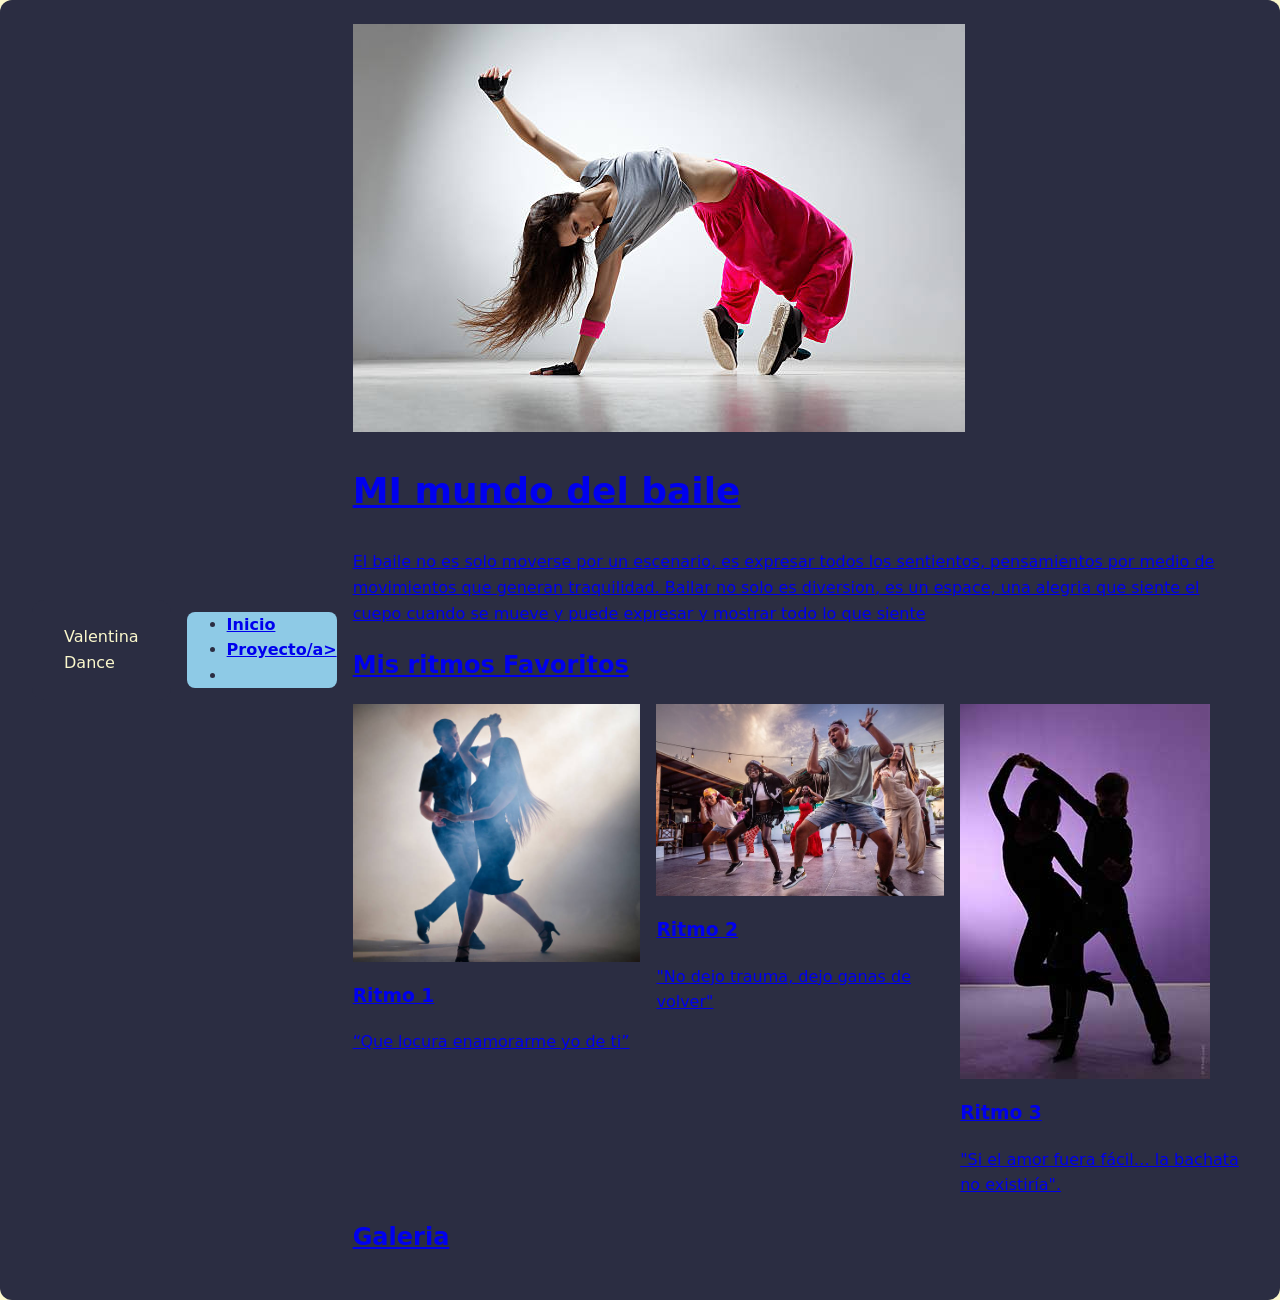
==== baile.html @ 477e89f8 "feat: :lipstick: Se agrego otra imagen para la pagina de baile" ====
<!DOCTYPE html>
<html lang="en">
<head>
    <meta charset="UTF-8">
    <!-- R1:viewport -->
    <meta name="viewport" content="width=device-width, initial-scale=1.0">
    <title>Baile | Valentina</title>
    <link rel="stylesheet" href="styles.css">
</head>
<body class="baile">
    <div class="cabecera" id="inicio">

    <header class="cabecera" id="inicio">
        <p class="sitio"> Valentina Dance</p>
    </header>

    <!--R8: El menu es igual al de las otras paginas. Solo cambia aria-current-->
    <nav class="menu" aria-label="Menu principal">
        <ul>
            <li><a href="index.html">Inicio</a></li>
            <li><a href="proyecto.html">Proyecto/a></li>
            <li><a href="baile.html" aria-current="page"Baile</a></li>
        </ul>
    </nav>

    <section class="principal">
        <div class="breakdance">
            <img src="img/baile-breakdance.jpg.jpg" alt=" Persona bailando en el piso">
            <div class="breakdance-texto">
                <h1>MI mundo del baile</h1>
                <p>El baile no es solo moverse por un escenario, es expresar todos los sentientos, pensamientos por medio de movimientos que generan traquilidad. Bailar no solo es diversion, es un espace, una alegria que siente el cuepo cuando se mueve y puede expresar y mostrar todo lo que siente</p>
            </div>
        </div>
    </section>

    <section class="ritmos">
        <h2>Mis ritmos Favoritos</h2>
        <!--R5: Tarjetas con repeat(auto-fit, minmax(...))en tarjetas-->
        <ul class="tarjetas">

           <li class="ritmo">
            <img src="img/ritmo-1.jpg" alt="Pareja bailando el ritmo 1" loading="lazy">
            <h3>Ritmo 1</h3>
            <p>“Que locura enamorarme yo de ti” </p>
           </li>

            <li class="ritmo">
                <img src="img/ritmo-2.jpg" alt="Personas bailando champeta"loading="lazy">
            <h3>Ritmo 2</h3>
            <p>"No dejo trauma, dejo ganas de volver"</p>
            </li>

            <li class="ritmo">
                <img src="img/ritmo-3.jpg" alt="Pareja bailando Bachata" loading="lazy">
                <h3>Ritmo 3</h3>
                <p>"Si el amor fuera fácil… la bachata no existiría".</p>
            </li>
        </ul>
    </section>

    <section class="galeria">
        <h2>Galeria</h2>
        <div class="Mosaico">
            <img src="" alt="">



</body>
    
</body>
</html>
---- styles.css ----
/*Paleta de Colores de la hoja de Vida*/
:root{
  --crema: #FBF8CC;
  --azul-oscuro: #2B2D42;
  --turquesa: #219EBC;
  --amarillo: #FFB703;
  --celeste: #8ECAE6;
}

/* R2: Mobile First: Todo lo de aqui abajo es el diseño base del celular*/

*,
*::before
*::after{
    box-sizing: border-box;
}

body{
    margin: 0;
    font-family: system-ui, -apple-system,'Segoe UI', Roboto, sans-serif;
    line-height: 1.6;
    background: var(--crema);
    color: var(--azul-oscuro);
}

/*R7: Las imagenes nunca se desbordan*/
img{
    max-width: 100%;
    height: auto;
    display: block;
}

/*R6:Ancho maximo, centrado y unidades relativas*/
/*R4:Grid por areas (celular: una sola columna)*/

.pagina{
    max-width: 92rem;
    margin: 0 auto;
    padding: 1rem;
    display: grid;
    gap: 1rem;
    grid-template-columns: 1fr;
    grid-template-areas:
    "cabecera"
    "menu"
    "pricipal"
    "habilidades"
    "pie";
}

.cabecera{
    grid-area: cabecera;
    display: flex;
    flex-direction: column;
    align-items: center;
    gap: 1rem;
    padding: 1.5rem 1rem;
    text-align: center;
    background: var(--azul-oscuro);
    color: var(--crema);
    border-radius: 0.75rem;
}

.cabecera h1{
    margin: o;
    font-size: 1.75rem;
}

.cabecera p{
    margin: 0;
}

.Foto{
    width: 7.5rem;
    border-radius: 50%;
    border: 0.25rem solid var(--amarillo);
}

/*R8: Menu de navegacion*/
.menu ul{
    display: block;
    padding: o.5rem 1rem;
    background: var(--celeste);
    color: var(--azul-oscuro);
    font-weight: 600;
    text-decoration: none;
    border-radius: 0.5rem;
}

.menu a:hover,
.menu a[aria-current="page"]{
    background: var(--amarillo);
}

a:focus-visible {
    outline: 0.1875rem solid var(--azul-oscuro);
    outline-offset: 0.125rem;
}

.principal {
    grid-area: principal;
    display: grid;
    gap: 1rem;
}

.bloque {
    padding: 1rem 1.25rem;
    background: var(--celeste);
    border-radius: 0.75rem;
}

.bloque h2,
.habilidades h2{
    margin-top: 0;
}

.habilidades{
    grid-area: habilidades;
}

/* R5:Tarjetas que se acomodan solas segun el espacio disponible*/
.tarjetas{
    display: grid;
    grid-template-columns: repeat(auto-fit, minmax(12rem, 1fr));
    gap: 1rem;
    margin: 0;
    padding: 0;
    list-style: none;
}

.tarjeta {
    padding: 1.25rem 1rem;
    text-align: center;
    font-weight: 600;
    background: var(--amarillo);
    border-radius: 0.75rem;
}

.pie {
    grid-area: pie;
    padding: 1rem;
    text-align: center;
    background: var(--azul-oscuro);
    color: var(--crema);
    border-radius: 0.75rem;
}

.pie p{
    margin: 0;
}

/*R3: breakpoints, de menor a mayor, al final del archivo*/

@media (min-width: 600px) {
    .pagina {
        padding: 1.5rem;
        gap:1.5rem;
    }

/* La cabecera pasa de columna a fila: foto a la izquierda*/
.cabecera {
    flex-direction: row;
    padding: 1.5rem 2rem;
    text-align: left;
}
.cabecera h1 {
    font-size: 2.25rem;
  }
}

@media (min-with: 1024px) {
    /* R4: Las areas cambina de lugar, el menu pasa a la izquierda*/
    .pagina {
        grid-template-columns: 14rem 1fr;
        grid-template-areas:
        "cabecera cabecera"
        "menu principal"
        "menu habilidades"
        "pie pie";
    }

    .cabecera {
        min-height: 11.6rem;
    }

    menu ul {
        flex-direction: column;
    }
}
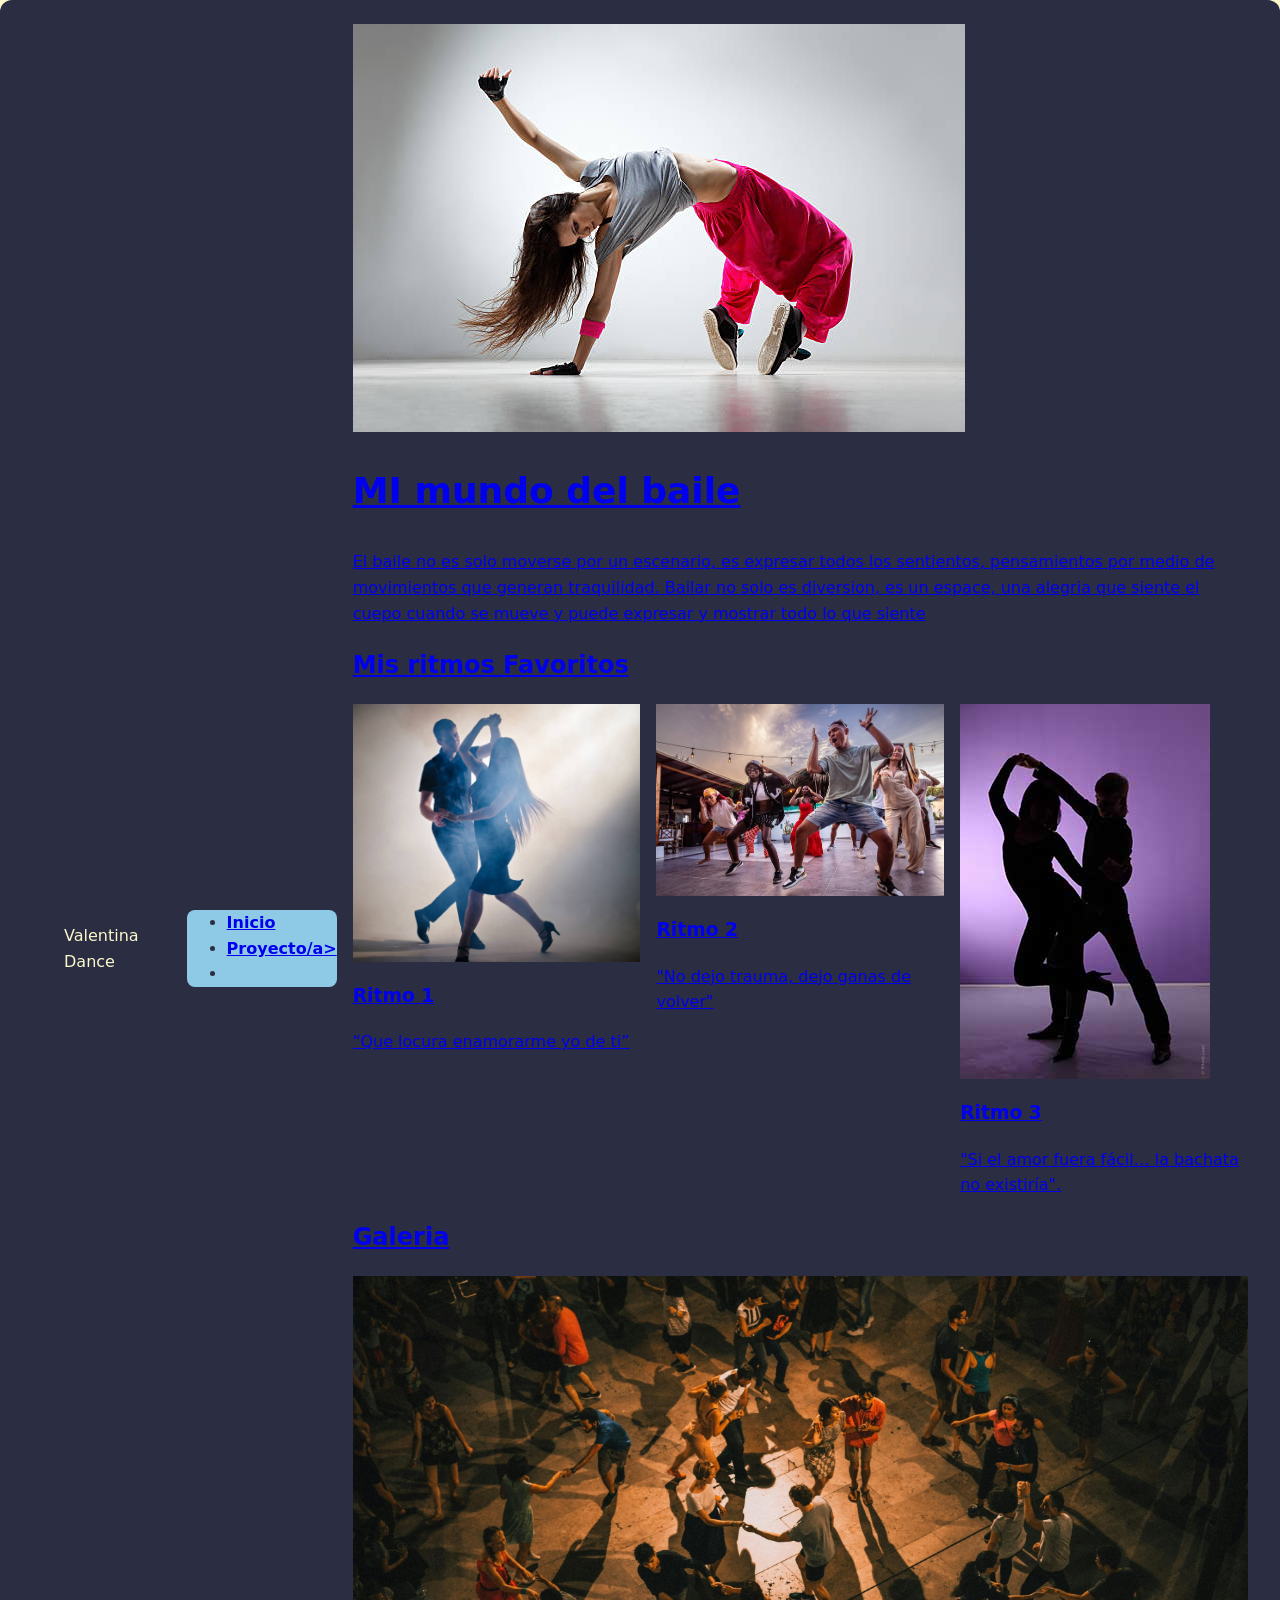
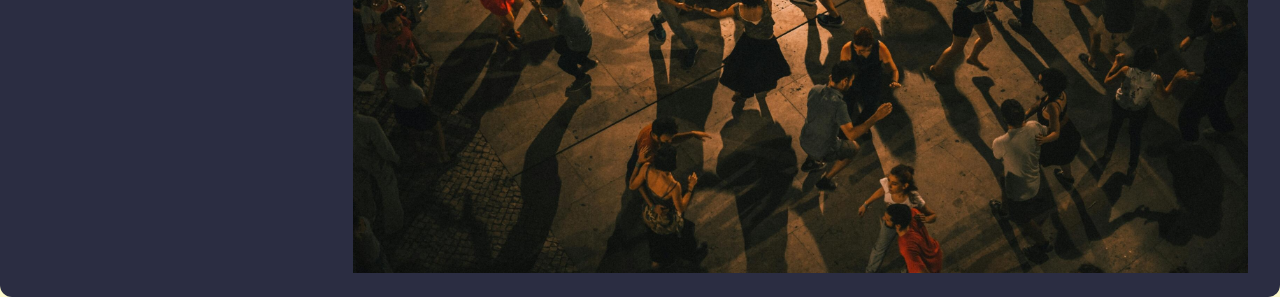
==== commit ee66a8ac: "feat: :lipstick: Imagenes" ====
--- a/baile.html
+++ b/baile.html
@@ -61,7 +61,7 @@
     <section class="galeria">
         <h2>Galeria</h2>
         <div class="Mosaico">
-            <img src="" alt="">
+            <img src="img/galeria-1.jpg" alt="">
 
 
 
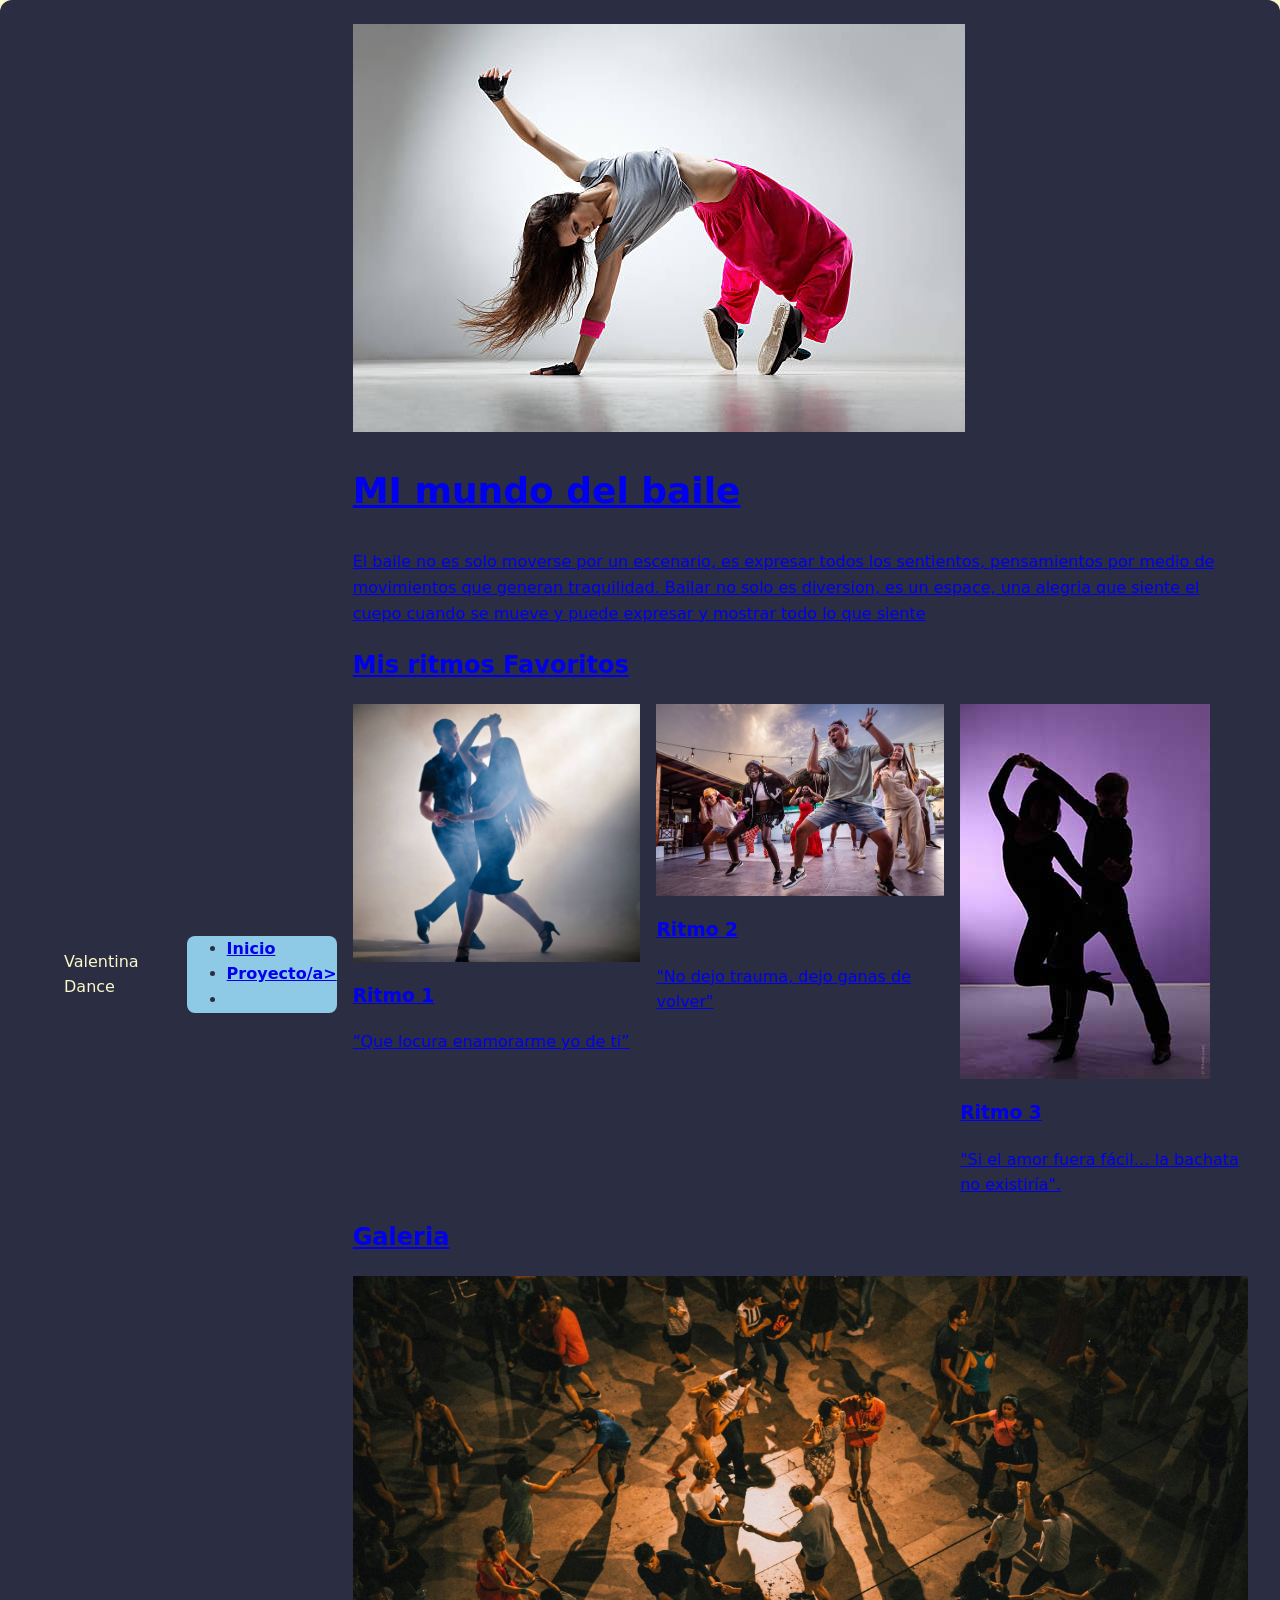
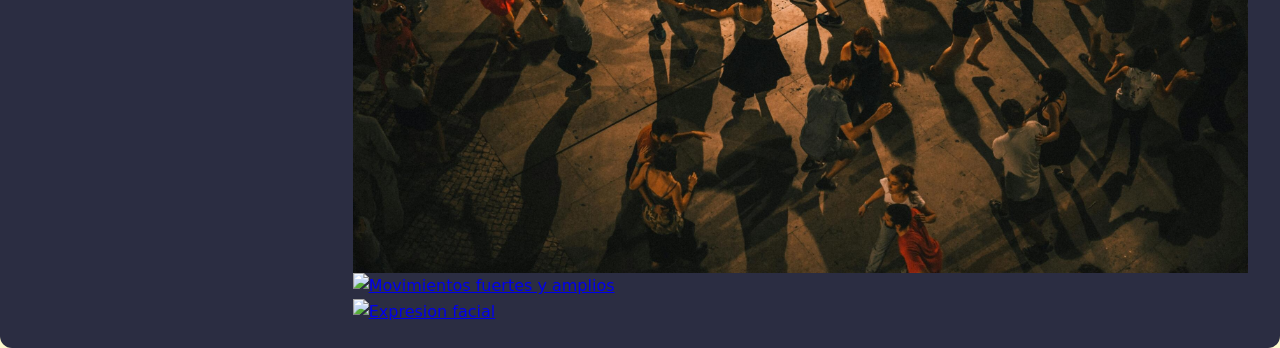
==== commit 4c1d8138: "feat:" ====
--- a/baile.html
+++ b/baile.html
@@ -61,9 +61,11 @@
     <section class="galeria">
         <h2>Galeria</h2>
         <div class="Mosaico">
-            <img src="img/galeria-1.jpg" alt="">
-
-
+            <img src="img/galeria-1.jpg" alt="Manejar el espacio" loading="lazy">
+            <img src="img/galeria-2.jpg" alt="Movimientos fuertes y amplios" loading="lazy">
+            <img src="img/galeria-3.jpg" alt="Expresion facial" loading="lazy">
+        </div>
+    </section>
 
 </body>
     
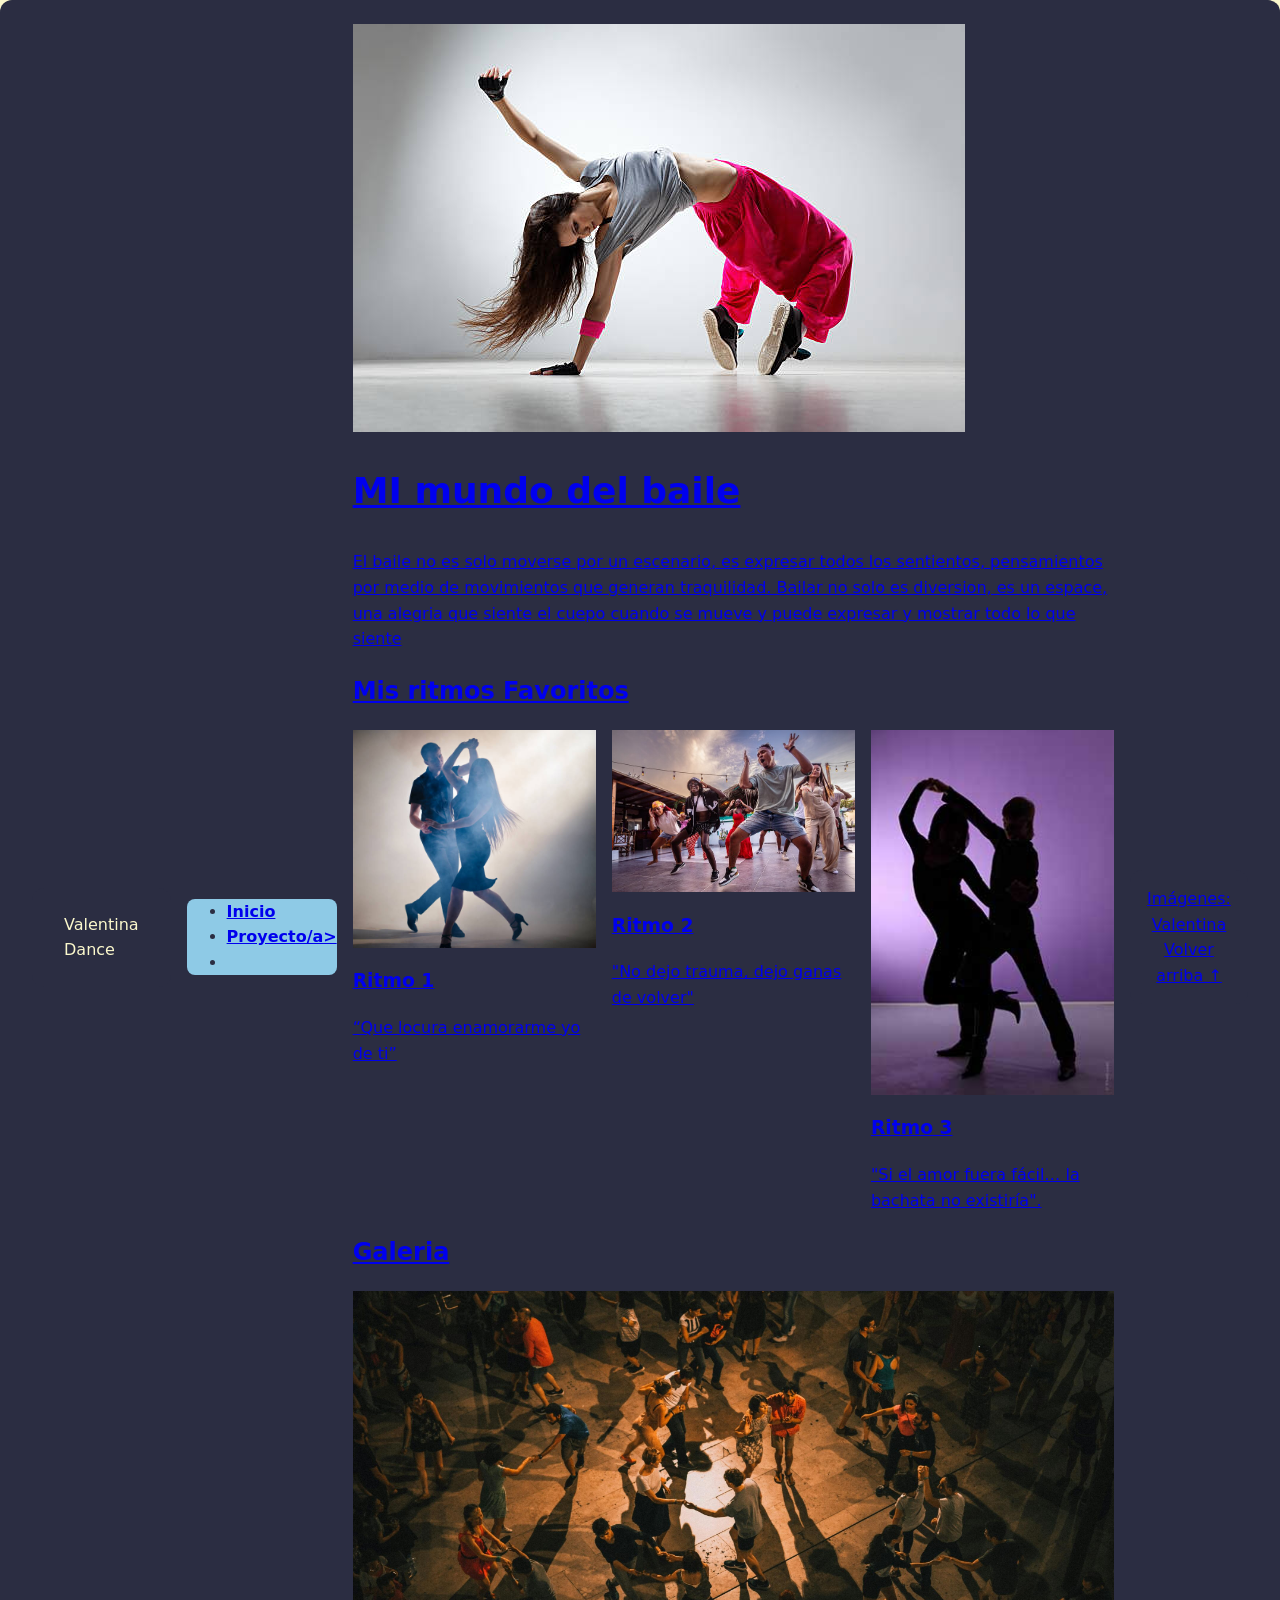
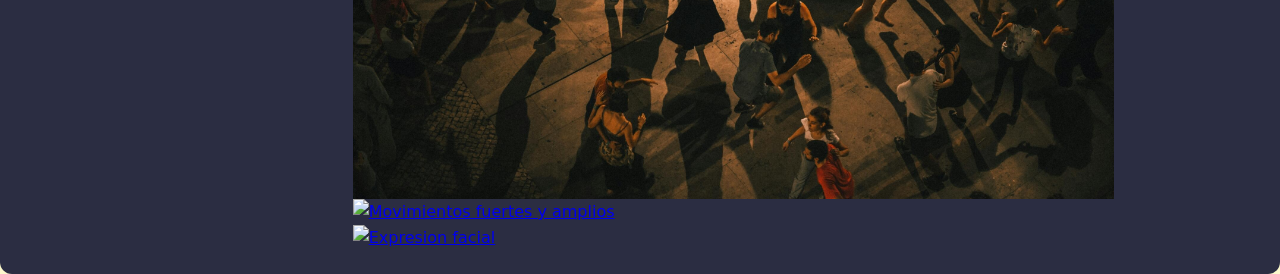
==== commit 60263d85: "feat:" ====
--- a/baile.html
+++ b/baile.html
@@ -67,6 +67,13 @@
         </div>
     </section>
 
+ <footer class="pie">
+      <p>
+        Imágenes: Valentina
+        <a href="#inicio">Volver arriba ↑</a>
+      </p>
+    </footer>
+
 </body>
     
 </body>
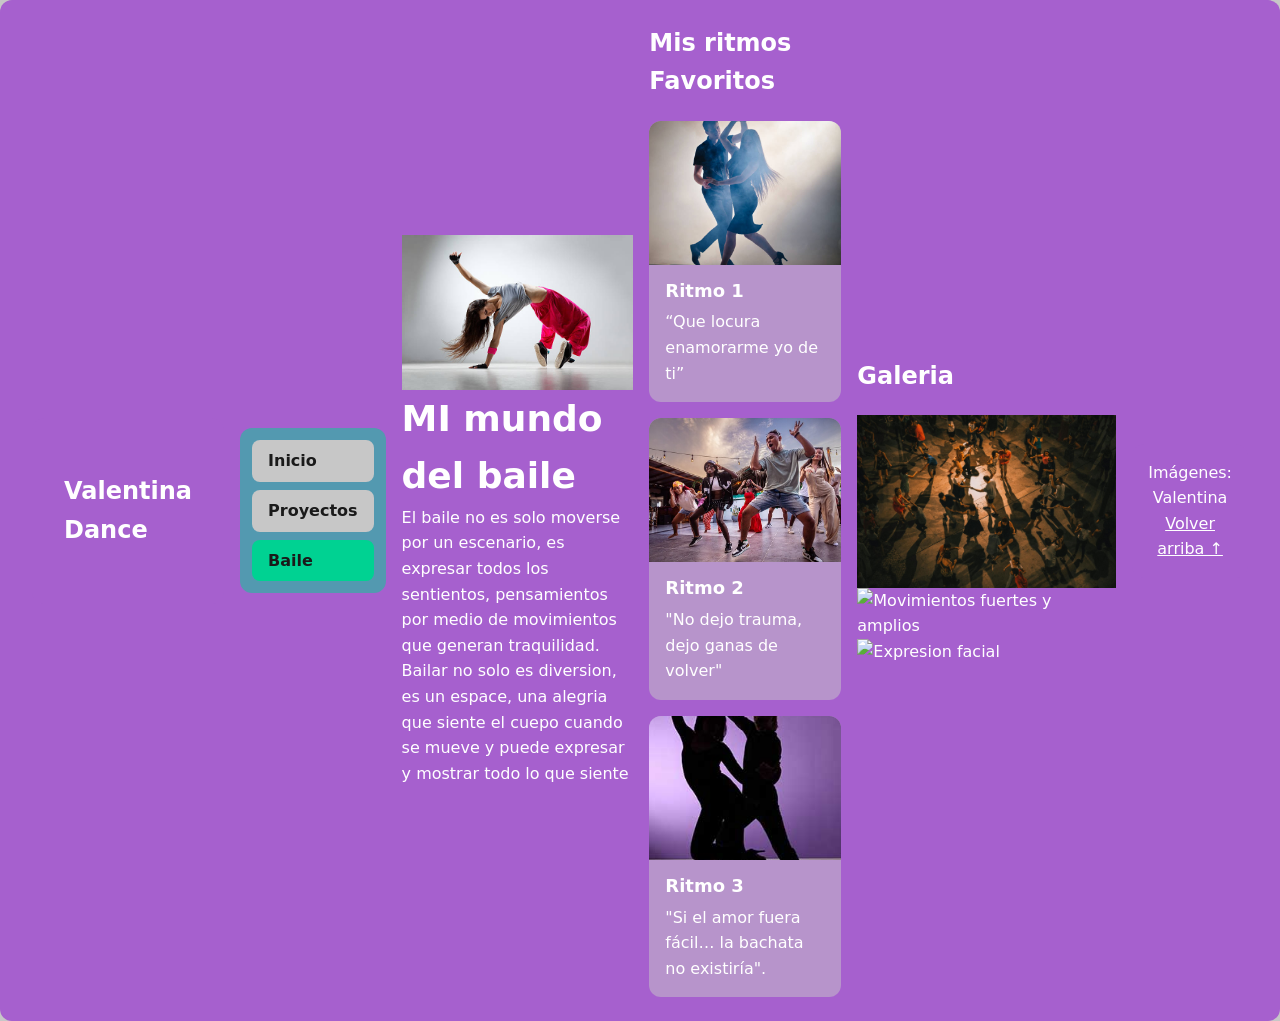
==== commit 77a2418a: "feat: :construction:" ====
--- a/baile.html
+++ b/baile.html
@@ -17,9 +17,9 @@
     <!--R8: El menu es igual al de las otras paginas. Solo cambia aria-current-->
     <nav class="menu" aria-label="Menu principal">
         <ul>
-            <li><a href="index.html">Inicio</a></li>
-            <li><a href="proyecto.html">Proyecto/a></li>
-            <li><a href="baile.html" aria-current="page"Baile</a></li>
+        <li><a href="index.html">Inicio</a></li>
+        <li><a href="proyectos.html">Proyectos</a></li>
+        <li><a href="baile.html" aria-current="page">Baile</a></li>
         </ul>
     </nav>
 
--- a/styles.css
+++ b/styles.css
@@ -1,189 +1,376 @@
-/*Paleta de Colores de la hoja de Vida*/
-:root{
-  --crema: #FBF8CC;
-  --azul-oscuro: #2B2D42;
-  --turquesa: #219EBC;
-  --amarillo: #FFB703;
-  --celeste: #8ECAE6;
-}
-
-/* R2: Mobile First: Todo lo de aqui abajo es el diseño base del celular*/
-
+/* Colores del sitio. Por defecto: paleta de la hoja de vida */
+:root {
+  --fondo: #FBF8CC;
+  --texto: #2B2D42;
+  --cabecera: #2B2D42;
+  --texto-cabecera: #FBF8CC;
+  --menu: #219EBC;
+  --enlace-menu: #8ECAE6;
+  --acento: #FFB703;
+  --suave: #8ECAE6;
+}
+
+/* La página de baile (body class="baile") cambia solo los colores */
+.baile {
+  --fondo: #C7C7C7;
+  --texto: #1a1a1a;
+  --cabecera: #A660CE;
+  --texto-cabecera: #FFFFFF;
+  --menu: #5399B0;
+  --enlace-menu: #C7C7C7;
+  --acento: #00D292;
+  --suave: #B794CB;
+}
+
+/* R2: Mobile First. Todo lo de aquí abajo es el diseño base para celular */
 *,
-*::before
-*::after{
-    box-sizing: border-box;
-}
-
-body{
-    margin: 0;
-    font-family: system-ui, -apple-system,'Segoe UI', Roboto, sans-serif;
-    line-height: 1.6;
-    background: var(--crema);
-    color: var(--azul-oscuro);
-}
-
-/*R7: Las imagenes nunca se desbordan*/
-img{
-    max-width: 100%;
-    height: auto;
-    display: block;
-}
-
-/*R6:Ancho maximo, centrado y unidades relativas*/
-/*R4:Grid por areas (celular: una sola columna)*/
-
-.pagina{
-    max-width: 92rem;
-    margin: 0 auto;
-    padding: 1rem;
-    display: grid;
-    gap: 1rem;
-    grid-template-columns: 1fr;
-    grid-template-areas:
+*::before,
+*::after {
+  box-sizing: border-box;
+}
+
+body {
+  margin: 0;
+  font-family: system-ui, -apple-system, "Segoe UI", Roboto, sans-serif;
+  line-height: 1.6;
+  background: var(--fondo);
+  color: var(--texto);
+}
+
+/* R7: las imágenes nunca se desbordan */
+img {
+  max-width: 100%;
+  height: auto;
+  display: block;
+}
+
+/* R6: ancho máximo, centrado y unidades relativas */
+/* R4: grid por áreas (celular: una sola columna) */
+.pagina {
+  max-width: 92rem;
+  margin: 0 auto;
+  padding: 1rem;
+  display: grid;
+  gap: 1rem;
+  grid-template-columns: 1fr;
+  grid-template-areas:
     "cabecera"
     "menu"
-    "pricipal"
+    "principal"
     "habilidades"
     "pie";
 }
 
-.cabecera{
-    grid-area: cabecera;
-    display: flex;
-    flex-direction: column;
-    align-items: center;
-    gap: 1rem;
-    padding: 1.5rem 1rem;
-    text-align: center;
-    background: var(--azul-oscuro);
-    color: var(--crema);
-    border-radius: 0.75rem;
-}
-
-.cabecera h1{
-    margin: o;
-    font-size: 1.75rem;
-}
-
-.cabecera p{
-    margin: 0;
-}
-
-.Foto{
-    width: 7.5rem;
-    border-radius: 50%;
-    border: 0.25rem solid var(--amarillo);
-}
-
-/*R8: Menu de navegacion*/
-.menu ul{
-    display: block;
-    padding: o.5rem 1rem;
-    background: var(--celeste);
-    color: var(--azul-oscuro);
-    font-weight: 600;
-    text-decoration: none;
-    border-radius: 0.5rem;
+/* R4: la página de baile tiene otras áreas */
+.pagina-baile {
+  grid-template-areas:
+    "cabecera"
+    "menu"
+    "principal"
+    "ritmos"
+    "galeria"
+    "pie";
+}
+
+.cabecera {
+  grid-area: cabecera;
+  display: flex;
+  flex-direction: column;
+  align-items: center;
+  gap: 1rem;
+  padding: 1.5rem 1rem;
+  text-align: center;
+  background: var(--cabecera);
+  color: var(--texto-cabecera);
+  border-radius: 0.75rem;
+}
+
+.cabecera h1 {
+  margin: 0;
+  font-size: 1.75rem;
+}
+
+.cabecera p {
+  margin: 0;
+}
+
+.sitio {
+  font-size: 1.5rem;
+  font-weight: 700;
+}
+
+.avatar {
+  width: 7.5rem;
+  border-radius: 50%;
+  border: 0.25rem solid var(--acento);
+}
+
+/* R8: menú de navegación */
+.menu {
+  grid-area: menu;
+  padding: 0.75rem;
+  background: var(--menu);
+  border-radius: 0.75rem;
+}
+
+.menu ul {
+  display: flex;
+  flex-wrap: wrap;
+  justify-content: center;
+  gap: 0.5rem;
+  margin: 0;
+  padding: 0;
+  list-style: none;
+}
+
+.menu a {
+  display: block;
+  padding: 0.5rem 1rem;
+  background: var(--enlace-menu);
+  color: var(--texto);
+  font-weight: 600;
+  text-decoration: none;
+  border-radius: 0.5rem;
 }
 
 .menu a:hover,
-.menu a[aria-current="page"]{
-    background: var(--amarillo);
+.menu a[aria-current="page"] {
+  background: var(--acento);
 }
 
 a:focus-visible {
-    outline: 0.1875rem solid var(--azul-oscuro);
-    outline-offset: 0.125rem;
+  outline: 0.1875rem solid var(--texto);
+  outline-offset: 0.125rem;
 }
 
 .principal {
-    grid-area: principal;
-    display: grid;
-    gap: 1rem;
+  grid-area: principal;
+  display: grid;
+  gap: 1rem;
 }
 
 .bloque {
-    padding: 1rem 1.25rem;
-    background: var(--celeste);
-    border-radius: 0.75rem;
+  padding: 1rem 1.25rem;
+  background: var(--suave);
+  border-radius: 0.75rem;
 }
 
 .bloque h2,
-.habilidades h2{
-    margin-top: 0;
-}
-
-.habilidades{
-    grid-area: habilidades;
-}
-
-/* R5:Tarjetas que se acomodan solas segun el espacio disponible*/
-.tarjetas{
-    display: grid;
-    grid-template-columns: repeat(auto-fit, minmax(12rem, 1fr));
-    gap: 1rem;
-    margin: 0;
-    padding: 0;
-    list-style: none;
+.habilidades h2,
+.ritmos h2,
+.galeria h2 {
+  margin-top: 0;
+}
+
+.habilidades {
+  grid-area: habilidades;
+}
+
+/* R5: tarjetas que se acomodan solas según el espacio disponible */
+.tarjetas {
+  display: grid;
+  grid-template-columns: repeat(auto-fit, minmax(12rem, 1fr));
+  gap: 1rem;
+  margin: 0;
+  padding: 0;
+  list-style: none;
 }
 
 .tarjeta {
-    padding: 1.25rem 1rem;
-    text-align: center;
-    font-weight: 600;
-    background: var(--amarillo);
-    border-radius: 0.75rem;
+  padding: 1.25rem 1rem;
+  text-align: center;
+  font-weight: 600;
+  background: var(--acento);
+  border-radius: 0.75rem;
+}
+
+/* Página de baile: imagen principal con el título encima */
+.hero {
+  position: relative;
+  overflow: hidden;
+  border-radius: 0.75rem;
+}
+
+.hero img {
+  width: 100%;
+  aspect-ratio: 4 / 3;
+  object-fit: cover;
+}
+
+.hero-texto {
+  position: absolute;
+  left: 1rem;
+  bottom: 1rem;
+  max-width: calc(100% - 2rem);
+  padding: 0.75rem 1rem;
+  background: var(--cabecera);
+  color: var(--texto-cabecera);
+  border-radius: 0.5rem;
+}
+
+.hero-texto h1 {
+  margin: 0;
+  font-size: 1.5rem;
+  line-height: 1.2;
+}
+
+.hero-texto p {
+  margin: 0.25rem 0 0;
+}
+
+/* Página de baile: tarjetas de ritmos (usan la grilla .tarjetas) */
+.ritmos {
+  grid-area: ritmos;
+}
+
+.ritmo {
+  overflow: hidden;
+  background: var(--suave);
+  border-radius: 0.75rem;
+}
+
+.ritmo img {
+  width: 100%;
+  aspect-ratio: 4 / 3;
+  object-fit: cover;
+}
+
+.ritmo h3 {
+  margin: 0;
+  padding: 0.75rem 1rem 0;
+  font-size: 1.125rem;
+}
+
+.ritmo p {
+  margin: 0;
+  padding: 0.25rem 1rem 1rem;
+}
+
+/* Página de baile: galería en mosaico (celular: 2 columnas) */
+.galeria {
+  grid-area: galeria;
+}
+
+.mosaico {
+  display: grid;
+  grid-template-columns: repeat(2, 1fr);
+  grid-auto-rows: 8rem;
+  gap: 0.75rem;
+}
+
+.mosaico img {
+  width: 100%;
+  height: 100%;
+  object-fit: cover;
+  border-radius: 0.75rem;
+}
+
+.mosaico img:nth-child(1),
+.mosaico img:nth-child(4) {
+  grid-column: span 2;
 }
 
 .pie {
-    grid-area: pie;
-    padding: 1rem;
-    text-align: center;
-    background: var(--azul-oscuro);
-    color: var(--crema);
-    border-radius: 0.75rem;
-}
-
-.pie p{
-    margin: 0;
-}
-
-/*R3: breakpoints, de menor a mayor, al final del archivo*/
-
+  grid-area: pie;
+  padding: 1rem;
+  text-align: center;
+  background: var(--cabecera);
+  color: var(--texto-cabecera);
+  border-radius: 0.75rem;
+}
+
+.pie p {
+  margin: 0;
+}
+
+.pie a {
+  color: var(--texto-cabecera);
+}
+
+.pie a:focus-visible {
+  outline-color: var(--texto-cabecera);
+}
+
+/* R3: breakpoints, de menor a mayor, al final del archivo */
 @media (min-width: 600px) {
-    .pagina {
-        padding: 1.5rem;
-        gap:1.5rem;
-    }
-
-/* La cabecera pasa de columna a fila: foto a la izquierda*/
-.cabecera {
+  .pagina {
+    padding: 1.5rem;
+    gap: 1.5rem;
+  }
+
+  /* La cabecera pasa de columna a fila: avatar a la izquierda */
+  .cabecera {
     flex-direction: row;
     padding: 1.5rem 2rem;
     text-align: left;
-}
-.cabecera h1 {
+  }
+
+  .cabecera h1 {
     font-size: 2.25rem;
   }
-}
-
-@media (min-with: 1024px) {
-    /* R4: Las areas cambina de lugar, el menu pasa a la izquierda*/
-    .pagina {
-        grid-template-columns: 14rem 1fr;
-        grid-template-areas:
-        "cabecera cabecera"
-        "menu principal"
-        "menu habilidades"
-        "pie pie";
-    }
-
-    .cabecera {
-        min-height: 11.6rem;
-    }
-
-    menu ul {
-        flex-direction: column;
-    }
+
+  .hero img {
+    aspect-ratio: 16 / 7;
+  }
+
+  .hero-texto h1 {
+    font-size: 2rem;
+  }
+
+  /* El mosaico pasa a 4 columnas con imágenes de distintos tamaños */
+  .mosaico {
+    grid-template-columns: repeat(4, 1fr);
+    grid-auto-rows: 9rem;
+  }
+
+  .mosaico img:nth-child(1) {
+    grid-column: span 2;
+    grid-row: span 2;
+  }
+
+  .mosaico img:nth-child(4) {
+    grid-column: auto;
+    grid-row: span 2;
+  }
+}
+
+@media (min-width: 1024px) {
+  /* R4: las áreas cambian de lugar, el menú pasa a la izquierda */
+  .pagina {
+    grid-template-columns: 14rem 1fr;
+    grid-template-areas:
+      "cabecera cabecera"
+      "menu principal"
+      "menu habilidades"
+      "pie pie";
+  }
+
+  .pagina-baile {
+    grid-template-areas:
+      "cabecera cabecera"
+      "menu principal"
+      "menu ritmos"
+      "menu galeria"
+      "pie pie";
+  }
+
+  .cabecera {
+    min-height: 11.6rem;
+  }
+
+  .menu ul {
+    flex-direction: column;
+  }
+
+  .hero img {
+    aspect-ratio: 16 / 6;
+  }
+
+  .hero-texto h1 {
+    font-size: 2.5rem;
+  }
+
+  .mosaico {
+    grid-auto-rows: 11rem;
+  }
 }
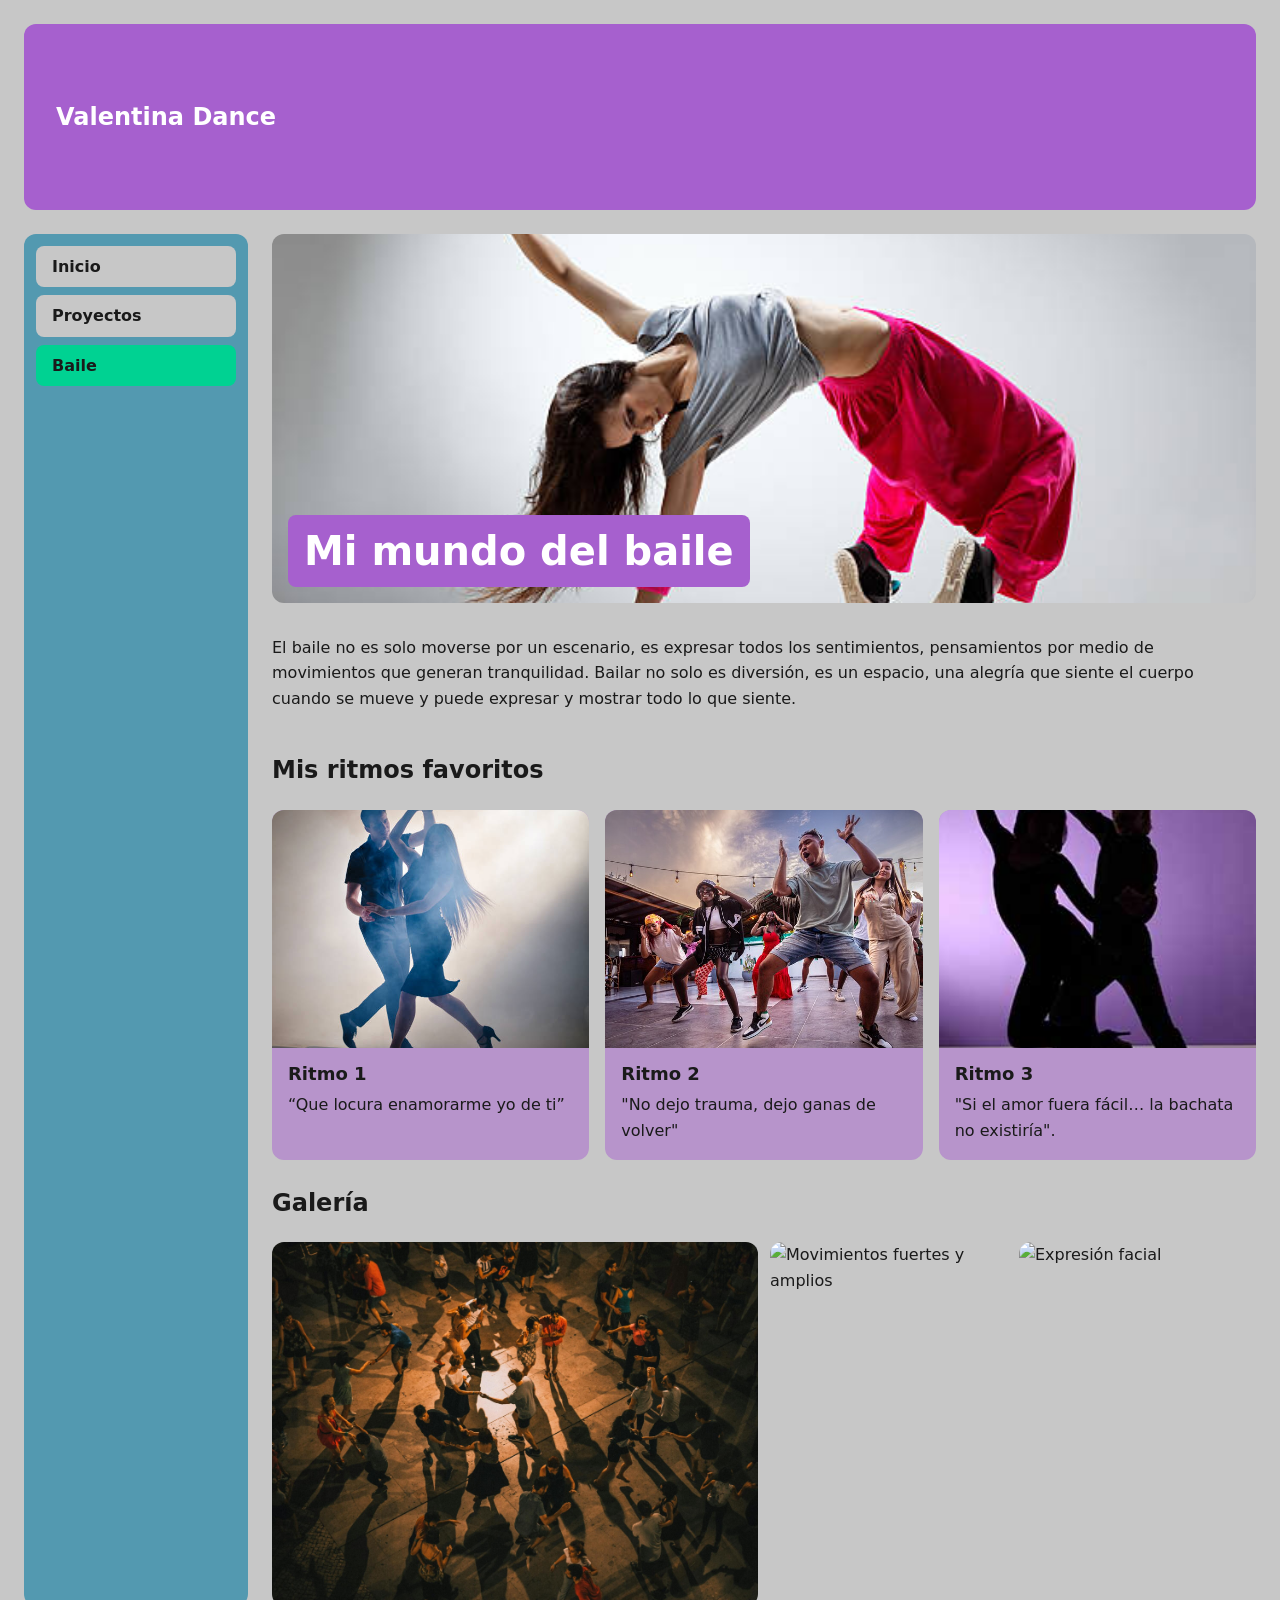
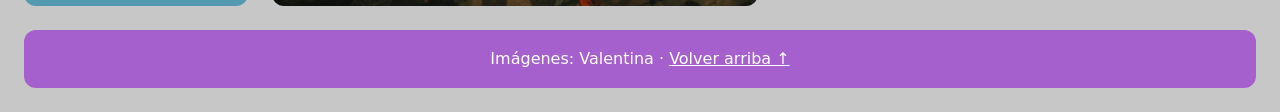
==== commit 1f3579de: "feat: :art: Se escribo nuevamente el codigo del html de la pagina baile" ====
--- a/baile.html
+++ b/baile.html
@@ -1,57 +1,56 @@
 <!DOCTYPE html>
-<html lang="en">
+<html lang="es">
 <head>
     <meta charset="UTF-8">
-    <!-- R1:viewport -->
+    <!-- R1: viewport -->
     <meta name="viewport" content="width=device-width, initial-scale=1.0">
     <title>Baile | Valentina</title>
     <link rel="stylesheet" href="styles.css">
 </head>
 <body class="baile">
-    <div class="cabecera" id="inicio">
+<div class="pagina pagina-baile">
 
     <header class="cabecera" id="inicio">
-        <p class="sitio"> Valentina Dance</p>
+        <p class="sitio">Valentina Dance</p>
     </header>
 
-    <!--R8: El menu es igual al de las otras paginas. Solo cambia aria-current-->
-    <nav class="menu" aria-label="Menu principal">
+    <!-- R8: El menú es igual al de las otras páginas. Solo cambia aria-current -->
+    <nav class="menu" aria-label="Menú principal">
         <ul>
-        <li><a href="index.html">Inicio</a></li>
-        <li><a href="proyectos.html">Proyectos</a></li>
-        <li><a href="baile.html" aria-current="page">Baile</a></li>
+            <li><a href="index.html">Inicio</a></li>
+            <li><a href="proyectos.html">Proyectos</a></li>
+            <li><a href="baile.html" aria-current="page">Baile</a></li>
         </ul>
     </nav>
 
     <section class="principal">
-        <div class="breakdance">
-            <img src="img/baile-breakdance.jpg.jpg" alt=" Persona bailando en el piso">
-            <div class="breakdance-texto">
-                <h1>MI mundo del baile</h1>
-                <p>El baile no es solo moverse por un escenario, es expresar todos los sentientos, pensamientos por medio de movimientos que generan traquilidad. Bailar no solo es diversion, es un espace, una alegria que siente el cuepo cuando se mueve y puede expresar y mostrar todo lo que siente</p>
+        <div class="hero">
+            <img src="img/baile-breakdance.jpg.jpg" alt="Persona bailando en el piso">
+            <div class="hero-texto">
+                <h1>Mi mundo del baile</h1>
             </div>
         </div>
+        <p>El baile no es solo moverse por un escenario, es expresar todos los sentimientos, pensamientos por medio de movimientos que generan tranquilidad. Bailar no solo es diversión, es un espacio, una alegría que siente el cuerpo cuando se mueve y puede expresar y mostrar todo lo que siente.</p>
     </section>
 
     <section class="ritmos">
-        <h2>Mis ritmos Favoritos</h2>
-        <!--R5: Tarjetas con repeat(auto-fit, minmax(...))en tarjetas-->
+        <h2>Mis ritmos favoritos</h2>
+        <!-- R5: tarjetas con repeat(auto-fit, minmax(...)) en .tarjetas -->
         <ul class="tarjetas">
-
-           <li class="ritmo">
-            <img src="img/ritmo-1.jpg" alt="Pareja bailando el ritmo 1" loading="lazy">
-            <h3>Ritmo 1</h3>
-            <p>“Que locura enamorarme yo de ti” </p>
-           </li>
-
             <li class="ritmo">
-                <img src="img/ritmo-2.jpg" alt="Personas bailando champeta"loading="lazy">
-            <h3>Ritmo 2</h3>
-            <p>"No dejo trauma, dejo ganas de volver"</p>
+                <img src="img/ritmo-1.jpg" alt="Pareja bailando el ritmo 1" loading="lazy">
+                <h3>Ritmo 1</h3>
+                <p>“Que locura enamorarme yo de ti”</p>
             </li>
 
             <li class="ritmo">
-                <img src="img/ritmo-3.jpg" alt="Pareja bailando Bachata" loading="lazy">
+                <img src="img/ritmo-2.jpg" alt="Personas bailando champeta" loading="lazy">
+                <h3>Ritmo 2</h3>
+                <p>"No dejo trauma, dejo ganas de volver"</p>
+            </li>
+
+            <li class="ritmo">
+                <img src="img/ritmo-3.jpg" alt="Pareja bailando bachata" loading="lazy">
                 <h3>Ritmo 3</h3>
                 <p>"Si el amor fuera fácil… la bachata no existiría".</p>
             </li>
@@ -59,22 +58,21 @@
     </section>
 
     <section class="galeria">
-        <h2>Galeria</h2>
-        <div class="Mosaico">
+        <h2>Galería</h2>
+        <div class="mosaico">
             <img src="img/galeria-1.jpg" alt="Manejar el espacio" loading="lazy">
             <img src="img/galeria-2.jpg" alt="Movimientos fuertes y amplios" loading="lazy">
-            <img src="img/galeria-3.jpg" alt="Expresion facial" loading="lazy">
+            <img src="img/galeria-3.jpg" alt="Expresión facial" loading="lazy">
         </div>
     </section>
 
- <footer class="pie">
-      <p>
-        Imágenes: Valentina
-        <a href="#inicio">Volver arriba ↑</a>
-      </p>
+    <footer class="pie">
+        <p>
+            Imágenes: Valentina ·
+            <a href="#inicio">Volver arriba ↑</a>
+        </p>
     </footer>
 
-</body>
-    
+</div>
 </body>
 </html>
--- a/styles.css
+++ b/styles.css
@@ -61,6 +61,15 @@
     "pie";
 }
 
+/* R4: la página de proyectos no tiene área de habilidades */
+.pagina-proyectos {
+  grid-template-areas:
+    "cabecera"
+    "menu"
+    "principal"
+    "pie";
+}
+
 /* R4: la página de baile tiene otras áreas */
 .pagina-baile {
   grid-template-areas:
@@ -223,27 +232,41 @@
   grid-area: ritmos;
 }
 
-.ritmo {
+.ritmo,
+.proyecto {
   overflow: hidden;
   background: var(--suave);
   border-radius: 0.75rem;
 }
 
-.ritmo img {
+.ritmo img,
+.proyecto img {
   width: 100%;
   aspect-ratio: 4 / 3;
   object-fit: cover;
 }
 
-.ritmo h3 {
+.ritmo h3,
+.proyecto h3 {
   margin: 0;
   padding: 0.75rem 1rem 0;
   font-size: 1.125rem;
 }
 
-.ritmo p {
+.ritmo p,
+.proyecto p {
   margin: 0;
   padding: 0.25rem 1rem 1rem;
+}
+
+/* Página de proyectos */
+.principal h1 {
+  margin: 0;
+}
+
+.proyecto a {
+  color: var(--texto);
+  font-weight: 600;
 }
 
 /* Página de baile: galería en mosaico (celular: 2 columnas) */
@@ -291,8 +314,259 @@
   outline-color: var(--texto-cabecera);
 }
 
+/* ===== Proyecto Pan-Pa'Ti (proyectos.html) =====
+   Todo va dentro de .panaderia para no afectar a las otras páginas */
+@keyframes aparecer {
+  from {
+    opacity: 0;
+    transform: translateY(1rem);
+  }
+  to {
+    opacity: 1;
+    transform: translateY(0);
+  }
+}
+
+.panaderia {
+  --color-fondo: #fff8ee;
+  --color-texto: #3b2a20;
+  --color-primario: #c8742b;
+  --color-acento: #8a3b12;
+  --color-sombra: rgba(59, 42, 32, 0.15);
+  --fuente-titulo: Georgia, serif;
+  --fuente-texto: "Segoe UI", Arial, sans-serif;
+  --espacio-pequeno: 0.5rem;
+  --espacio-mediano: 1rem;
+  --espacio-grande: 2rem;
+  --radio: 0.75rem;
+
+  gap: var(--espacio-grande);
+  padding: var(--espacio-mediano);
+  background-color: var(--color-fondo);
+  color: var(--color-texto);
+  font-family: var(--fuente-texto);
+  border-radius: var(--radio);
+}
+
+.panaderia h1,
+.panaderia h2,
+.panaderia h3 {
+  font-family: var(--fuente-titulo);
+  line-height: 1.2;
+}
+
+.panaderia h1 {
+  margin: 0 0 var(--espacio-pequeno);
+  font-size: 1.75rem;
+  letter-spacing: 0.05em;
+  text-transform: uppercase;
+  overflow-wrap: anywhere;
+}
+
+.panaderia h2 {
+  margin-top: 0;
+  font-size: 1.4rem;
+  color: var(--color-acento);
+}
+
+.panaderia h2::before {
+  content: "\2726\00a0";
+  color: var(--color-primario);
+}
+
+.panaderia h3 {
+  font-size: 1.25rem;
+}
+
+.panaderia p,
+.panaderia li,
+.panaderia cite {
+  overflow-wrap: anywhere;
+}
+
+.panaderia a {
+  color: var(--color-primario);
+}
+
+.panaderia a:hover {
+  color: var(--color-acento);
+}
+
+.panaderia a[target="_blank"]::after {
+  content: " \2197";
+}
+
+/* Encabezado del proyecto: gradiente sobre una foto */
+.pan-encabezado {
+  padding: var(--espacio-mediano) var(--espacio-pequeno);
+  background-image:
+    linear-gradient(135deg, rgba(138, 59, 18, 0.85), rgba(200, 116, 43, 0.65)),
+    url("img/torta_chocolate.jpeg");
+  background-size: cover;
+  background-position: center;
+  color: white;
+  text-align: center;
+  border-radius: var(--radio);
+}
+
+.panaderia .pan-encabezado a {
+  color: white;
+  text-decoration: none;
+}
+
+.pan-encabezado img {
+  margin: 0 auto var(--espacio-mediano);
+  border-radius: 50%;
+}
+
+.pan-menu ul {
+  margin: var(--espacio-mediano) 0 0;
+  padding: 0;
+  list-style: none;
+}
+
+.pan-menu li {
+  margin: var(--espacio-pequeno) 0;
+}
+
+.pan-menu a {
+  display: block;
+  padding: var(--espacio-pequeno) var(--espacio-mediano);
+  border-bottom: 2px solid transparent;
+  text-transform: uppercase;
+  letter-spacing: 0.05em;
+}
+
+.panaderia .pan-menu a:hover {
+  background-color: rgba(255, 255, 255, 0.2);
+  border-bottom-color: white;
+  color: var(--color-fondo);
+}
+
+/* R5: tarjetas de productos que se acomodan solas */
+.pan-tarjetas {
+  display: grid;
+  grid-template-columns: repeat(auto-fit, minmax(14rem, 1fr));
+  gap: var(--espacio-mediano);
+}
+
+.pan-tarjeta {
+  padding: var(--espacio-mediano);
+  overflow: hidden;
+  background-color: white;
+  border: 1px solid var(--color-sombra);
+  border-left: 6px solid var(--color-primario);
+  border-radius: var(--radio);
+  box-shadow: 0 4px 12px var(--color-sombra);
+  animation: aparecer 0.6s ease-out;
+}
+
+.pan-tarjeta img {
+  margin-bottom: var(--espacio-pequeno);
+  border-radius: var(--radio);
+}
+
+.pan-tarjeta h3 {
+  margin: 0 0 var(--espacio-pequeno);
+  color: var(--color-acento);
+}
+
+.panaderia .informacion ul {
+  list-style: square;
+}
+
+.panaderia .informacion ol {
+  list-style: decimal;
+}
+
+.panaderia .informacion li::marker {
+  color: var(--color-primario);
+  font-weight: bold;
+}
+
+.recomendaciones {
+  padding: var(--espacio-mediano);
+  background-color: rgba(138, 59, 18, 0.08);
+  border-top: 4px solid var(--color-acento);
+}
+
+.opiniones blockquote {
+  margin: 0;
+  padding: var(--espacio-mediano);
+  background-color: rgba(200, 116, 43, 0.12);
+}
+
+.como-llegar {
+  overflow-x: auto;
+}
+
+.panaderia iframe {
+  display: block;
+  width: 100%;
+  max-width: 37.5rem;
+  height: 18rem;
+  border: 0;
+  border-radius: var(--radio);
+}
+
+.panaderia section:target {
+  padding: var(--espacio-mediano);
+  background-color: rgba(200, 116, 43, 0.12);
+  border-radius: var(--radio);
+}
+
+.pan-pie {
+  padding: var(--espacio-mediano);
+  background-color: var(--color-acento);
+  color: white;
+  text-align: center;
+  border-radius: var(--radio);
+}
+
+.pan-pie p {
+  margin: var(--espacio-pequeno) 0;
+}
+
+.panaderia .pan-pie a {
+  color: white;
+}
+
+.panaderia .pan-pie a:focus-visible,
+.panaderia .pan-encabezado a:focus-visible {
+  outline-color: white;
+}
+
 /* R3: breakpoints, de menor a mayor, al final del archivo */
 @media (min-width: 600px) {
+  .panaderia {
+    padding: var(--espacio-grande);
+  }
+
+  .panaderia h1 {
+    font-size: 2.5rem;
+  }
+
+  .panaderia h2 {
+    font-size: 1.75rem;
+  }
+
+  .pan-encabezado {
+    padding: var(--espacio-grande) var(--espacio-mediano);
+  }
+
+  .pan-menu li {
+    display: inline-block;
+    margin: var(--espacio-pequeno);
+  }
+
+  .pan-menu a {
+    display: inline-block;
+  }
+
+  .panaderia iframe {
+    height: 22rem;
+  }
+
   .pagina {
     padding: 1.5rem;
     gap: 1.5rem;
@@ -354,6 +628,13 @@
       "pie pie";
   }
 
+  .pagina-proyectos {
+    grid-template-areas:
+      "cabecera cabecera"
+      "menu principal"
+      "pie pie";
+  }
+
   .cabecera {
     min-height: 11.6rem;
   }
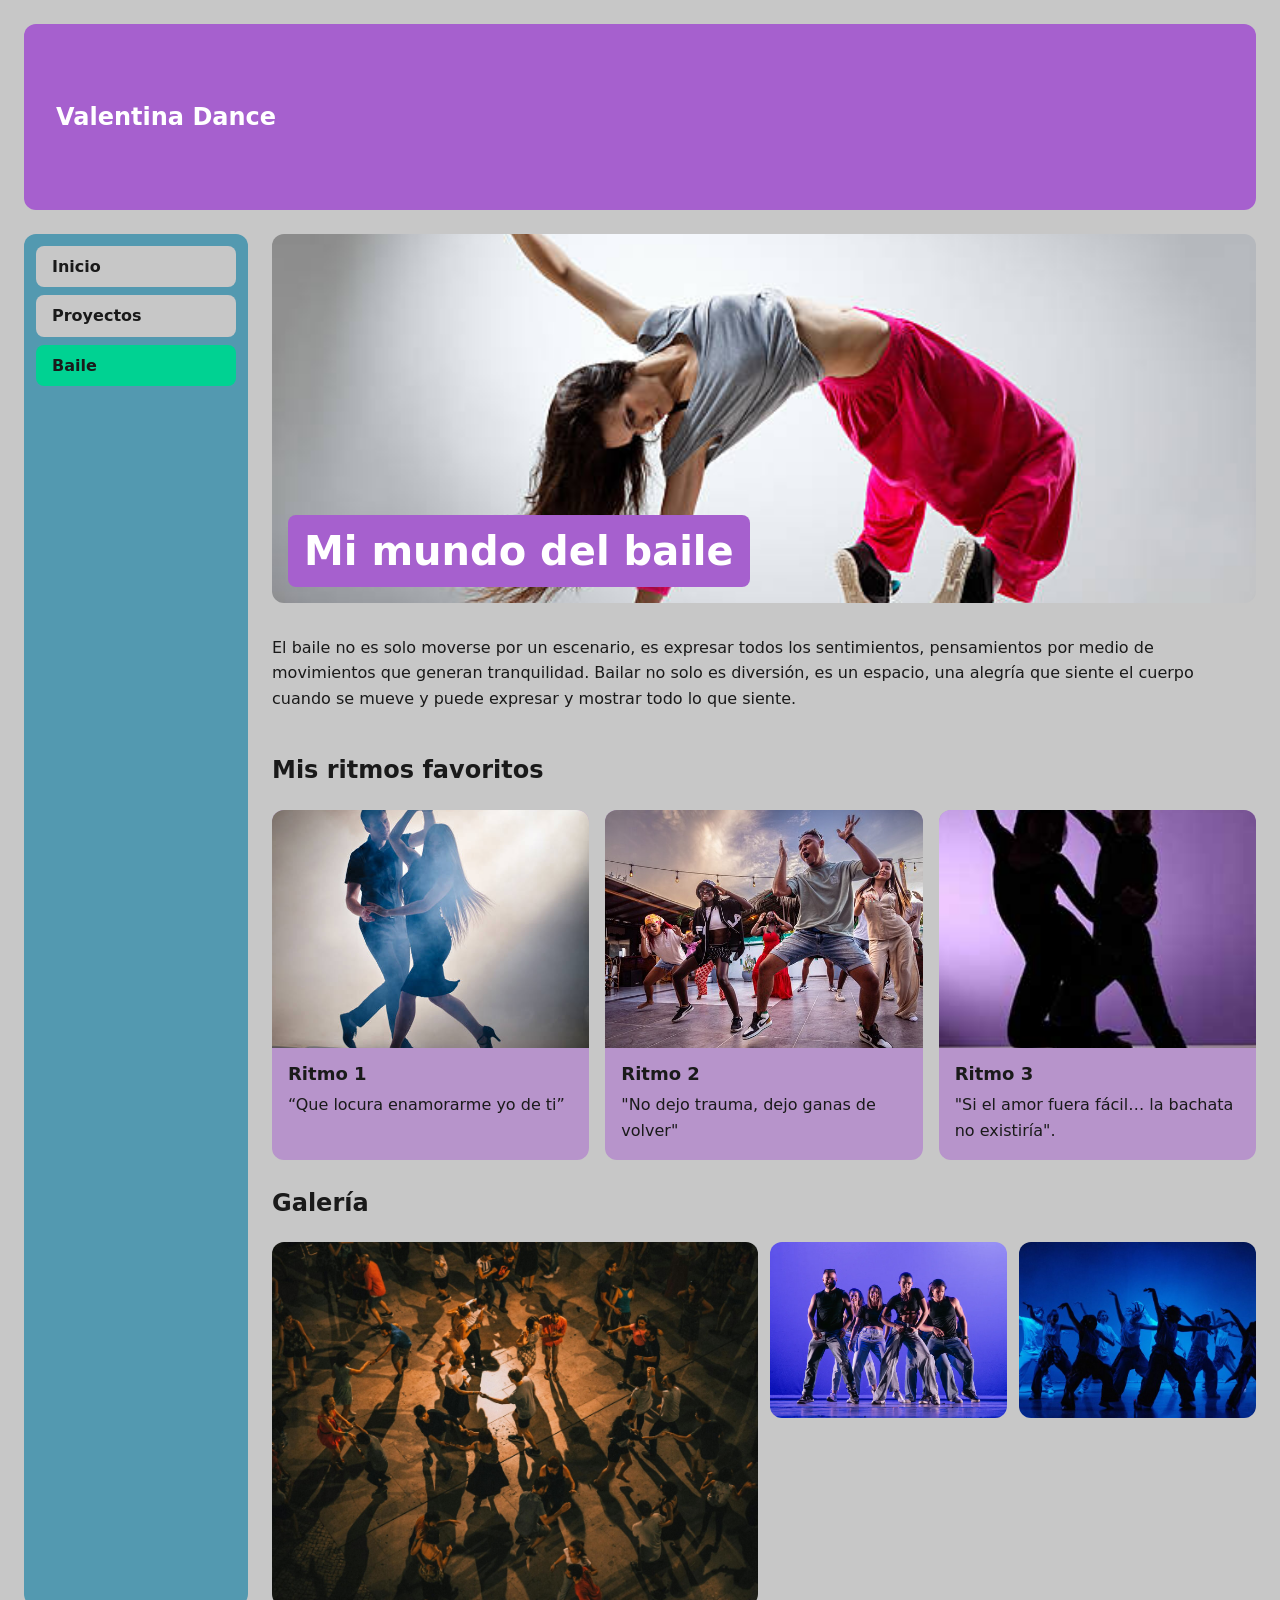
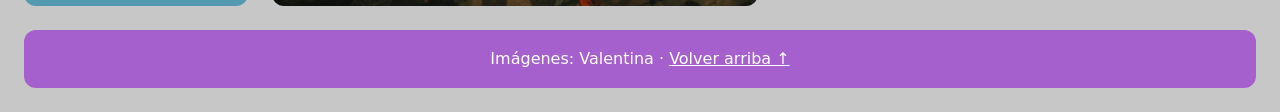
==== commit 04f299d5: "feat: :construction: Se cambiaron la imagens de la paigna de baile" ====
--- a/baile.html
+++ b/baile.html
@@ -61,7 +61,7 @@
         <h2>Galería</h2>
         <div class="mosaico">
             <img src="img/galeria-1.jpg" alt="Manejar el espacio" loading="lazy">
-            <img src="img/galeria-2.jpg" alt="Movimientos fuertes y amplios" loading="lazy">
+            <img src="img/galeria-2.webp" alt="Movimientos fuertes y amplios" loading="lazy">
             <img src="img/galeria-3.jpg" alt="Expresión facial" loading="lazy">
         </div>
     </section>
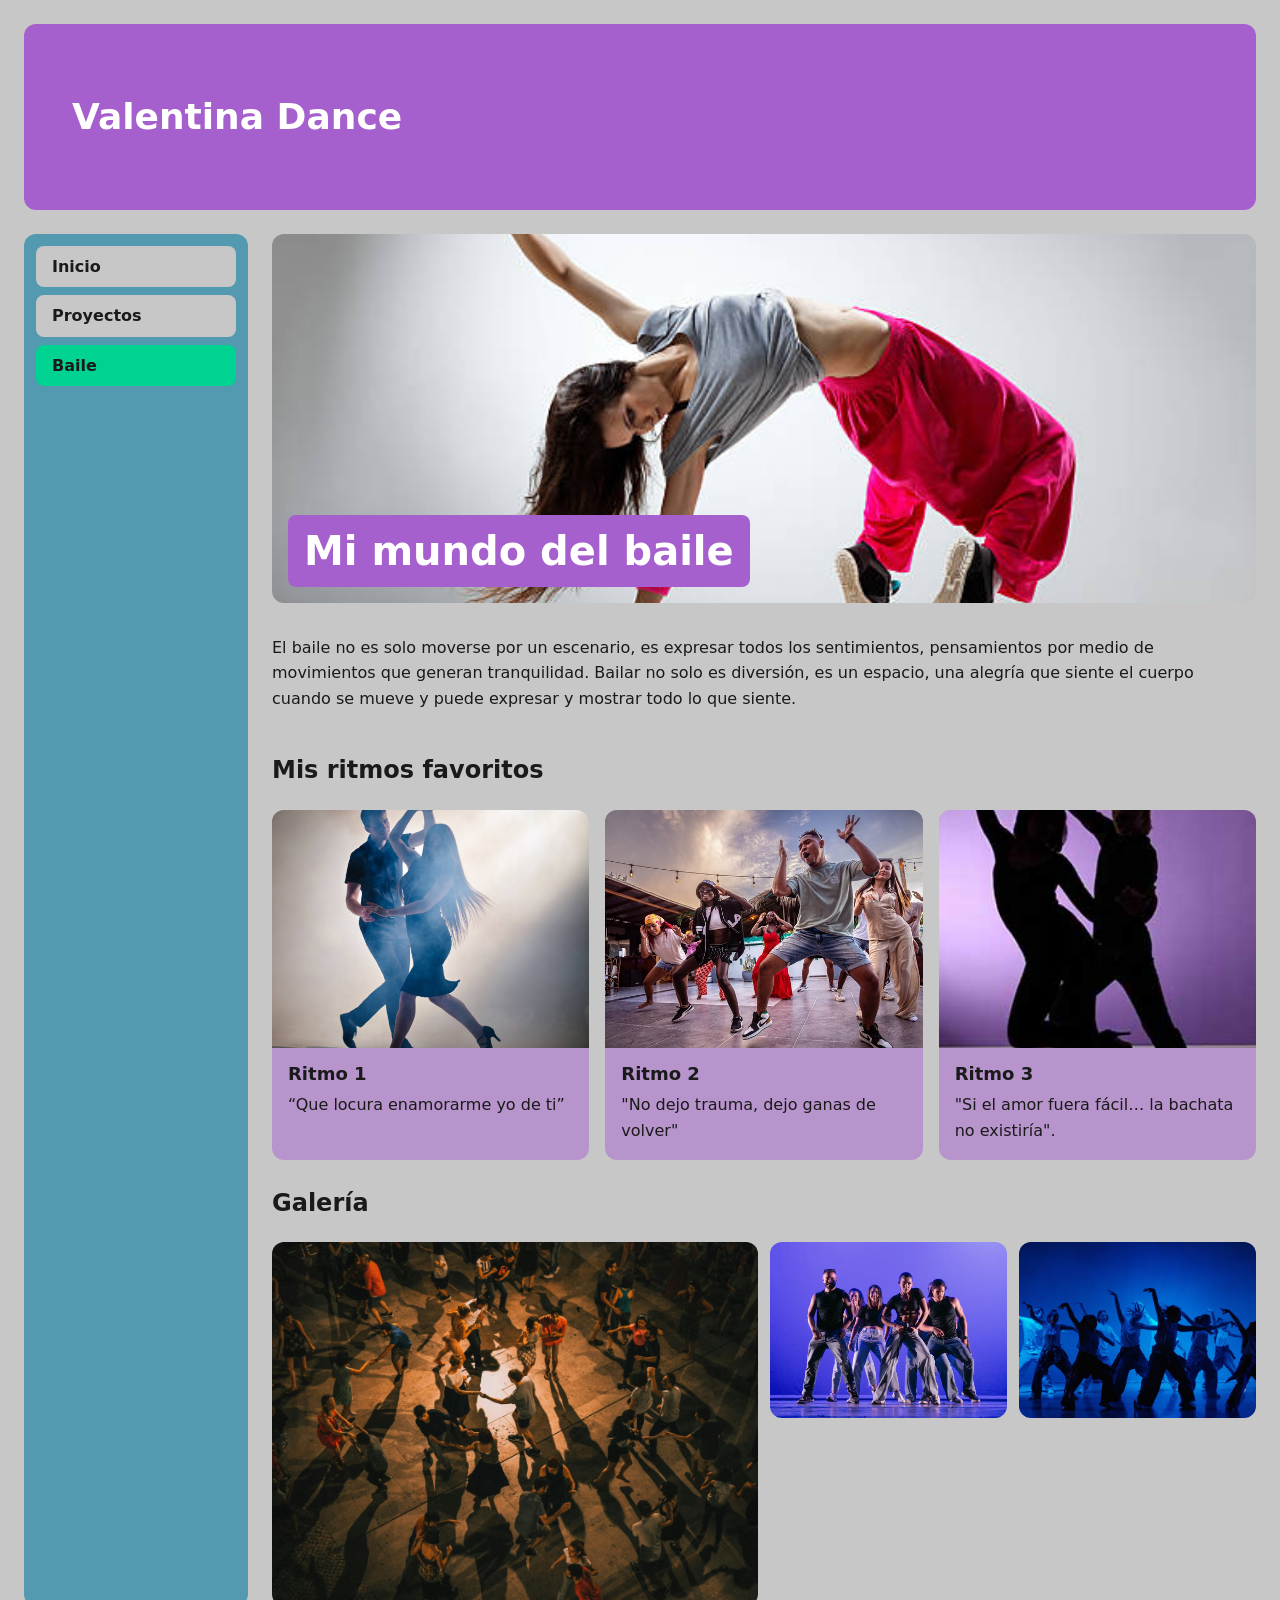
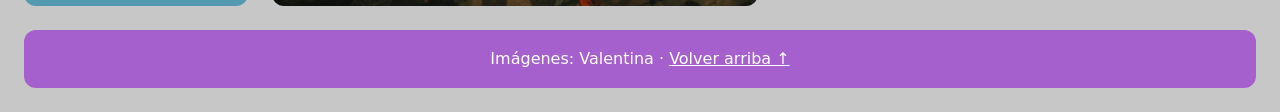
==== commit 63de485e: "feat:" ====
--- a/baile.html
+++ b/baile.html
@@ -11,7 +11,7 @@
 <div class="pagina pagina-baile">
 
     <header class="cabecera" id="inicio">
-        <p class="sitio">Valentina Dance</p>
+        <p class="sitio"> <h1>Valentina Dance</h1></p>
     </header>
 
     <!-- R8: El menú es igual al de las otras páginas. Solo cambia aria-current -->
